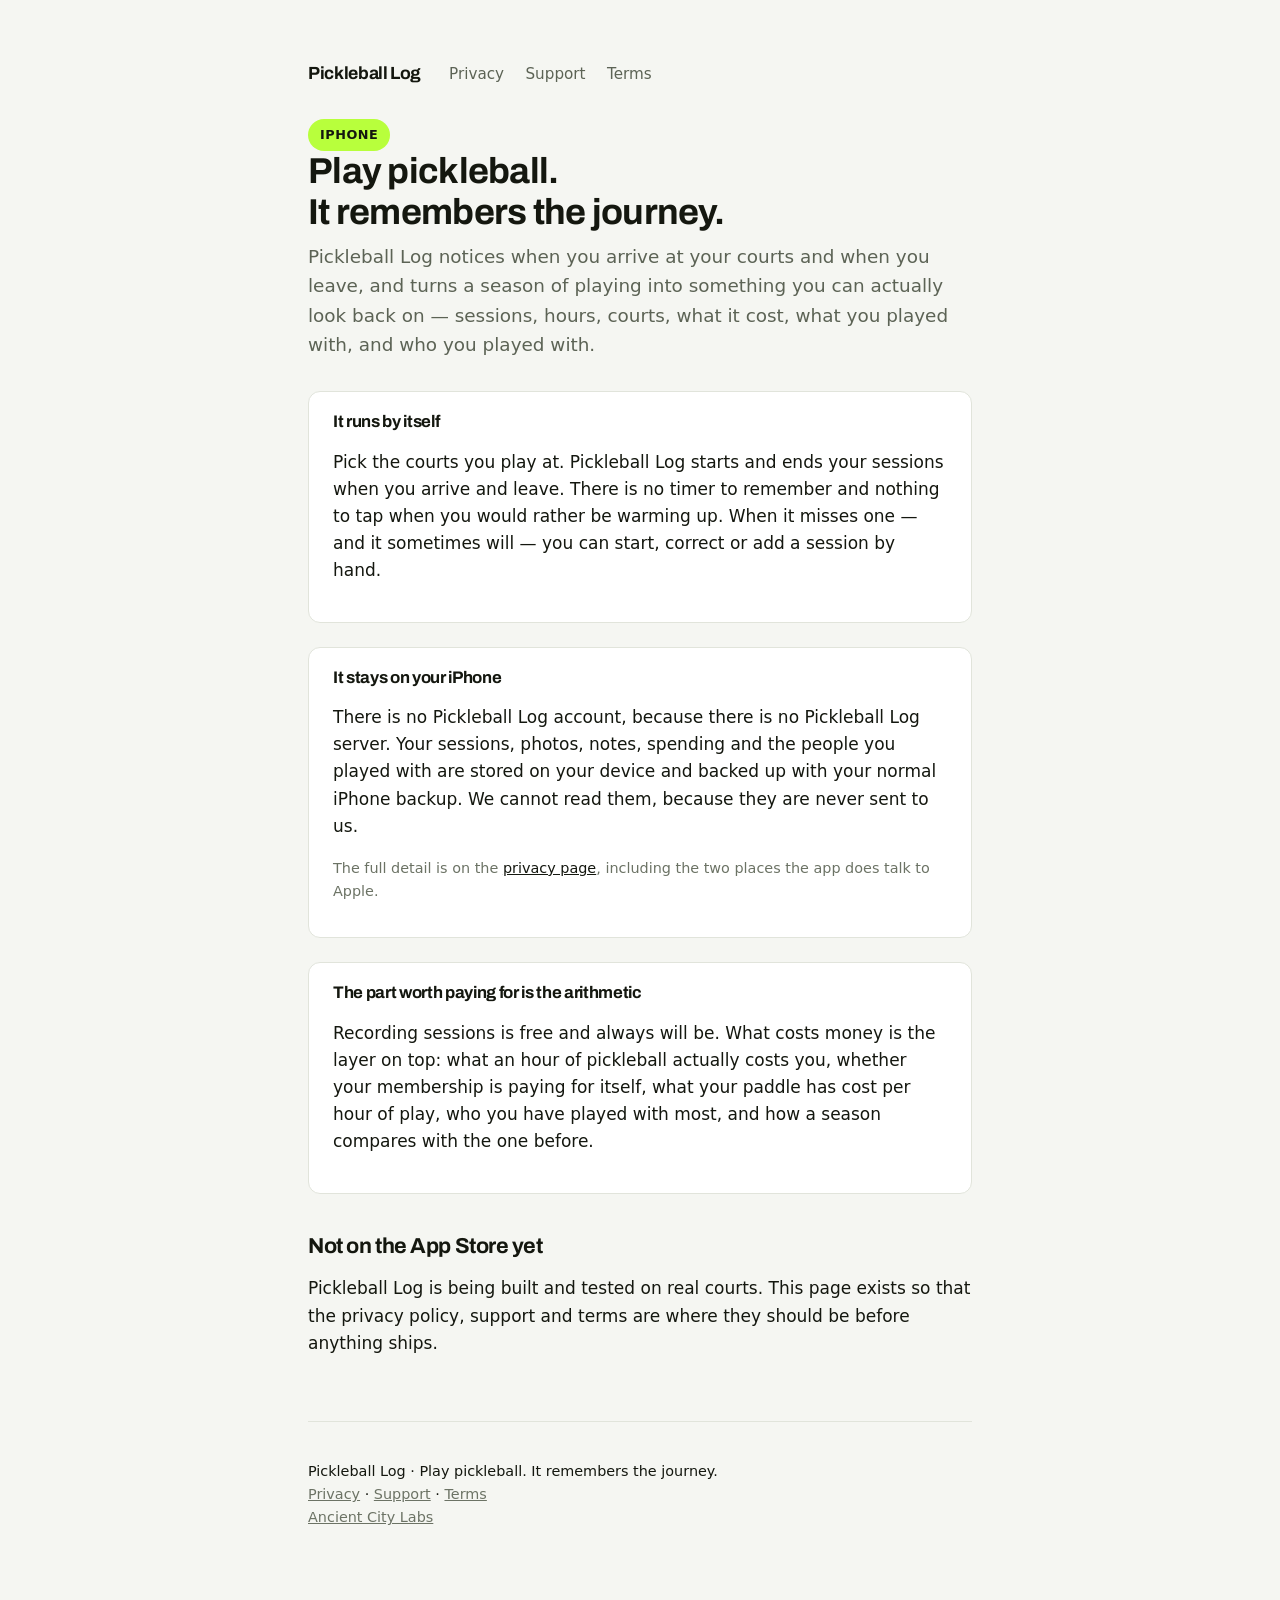
==== index.html @ 8db6ce70 "The pages the App Store requires, under the name that shipped Carried over from picklelog-site, with" ====
<!DOCTYPE html>
<html lang="en">
<head>
<meta charset="utf-8">
<meta name="viewport" content="width=device-width, initial-scale=1">
<link rel="preconnect" href="https://fonts.googleapis.com">
<link rel="preconnect" href="https://fonts.gstatic.com" crossorigin>
<link href="https://fonts.googleapis.com/css2?family=Archivo:wght@600;700&display=swap" rel="stylesheet">
<link rel="stylesheet" href="style.css">
<title>Pickleball Log — your pickleball history, kept for you</title>
<meta name="description" content="Pickleball Log records your pickleball sessions automatically and turns them into a personal history: sessions, hours, courts, spending, equipment, memories.">
</head>
<body>
<div class="wrap">
<header class="site">
  <a class="brand" href="index.html">Pickleball Log</a>
  <nav>
    <a href="privacy.html">Privacy</a>
    <a href="support.html">Support</a>
    <a href="terms.html">Terms</a>
  </nav>
</header>
<span class="pill">iPhone</span>
<h1>Play pickleball.<br>It remembers the journey.</h1>
<p class="lede">Pickleball Log notices when you arrive at your courts and when you
leave, and turns a season of playing into something you can actually look
back on — sessions, hours, courts, what it cost, what you played with, and who
you played with.</p>

<div class="card">
  <h3>It runs by itself</h3>
  <p>Pick the courts you play at. Pickleball Log starts and ends your sessions when
  you arrive and leave. There is no timer to remember and nothing to tap when
  you would rather be warming up. When it misses one — and it sometimes will —
  you can start, correct or add a session by hand.</p>
</div>

<div class="card">
  <h3>It stays on your iPhone</h3>
  <p>There is no Pickleball Log account, because there is no Pickleball Log server. Your
  sessions, photos, notes, spending and the people you played with are stored on
  your device and backed up with your normal iPhone backup. We cannot read them,
  because they are never sent to us.</p>
  <p class="muted">The full detail is on the <a href="privacy.html">privacy
  page</a>, including the two places the app does talk to Apple.</p>
</div>

<div class="card">
  <h3>The part worth paying for is the arithmetic</h3>
  <p>Recording sessions is free and always will be. What costs money is the
  layer on top: what an hour of pickleball actually costs you, whether your
  membership is paying for itself, what your paddle has cost per hour of play,
  who you have played with most, and how a season compares with the one
  before.</p>
</div>

<h2>Not on the App Store yet</h2>
<p>Pickleball Log is being built and tested on real courts. This page exists so that
the privacy policy, support and terms are where they should be before anything
ships.</p>
<footer class="site">
  <p>Pickleball Log &middot; Play pickleball. It remembers the journey.<br>
  <a href="privacy.html">Privacy</a> &middot;
  <a href="support.html">Support</a> &middot;
  <a href="terms.html">Terms</a><br>
  <a href="https://ancientcitylabs.github.io/">Ancient City Labs</a></p>
</footer>
</div>
</body>
</html>
---- style.css ----
/* The app's own tokens, so the site and the product look like one thing.
   The lime is a fill that carries dark ink — never text on a light ground,
   where it runs at 1.21:1. Same rule as app/lib/ui/theme.dart. */
:root {
  --bg: #F5F6F2;
  --sf: #FFFFFF;
  --s2: #EBEEE5;
  --bd: #E1E4DB;
  --tp: #14170F;
  --ts: #5C6355;
  --tt: #6C7365;
  --pr: #B8FF3C;
  --ink: #14170F;
}
@media (prefers-color-scheme: dark) {
  :root {
    --bg: #0E1108; --sf: #171B12; --s2: #20261A; --bd: #2E3626;
    --tp: #F2F4EE; --ts: #A8B09C; --tt: #767E6B;
  }
}

* { box-sizing: border-box; }
body {
  margin: 0;
  background: var(--bg);
  color: var(--tp);
  font: 400 17px/1.6 -apple-system, BlinkMacSystemFont, 'SF Pro Text',
        'Helvetica Neue', system-ui, sans-serif;
  -webkit-text-size-adjust: 100%;
}
.wrap { max-width: 44rem; margin: 0 auto; padding: 2.5rem 1.25rem 5rem; }

h1, h2, h3, .brand {
  font-family: Archivo, -apple-system, BlinkMacSystemFont, system-ui, sans-serif;
  font-weight: 700;
  letter-spacing: -0.02em;
  line-height: 1.15;
}
h1 { font-size: 2.25rem; margin: 0 0 .5rem; }
h2 { font-size: 1.35rem; margin: 2.5rem 0 .5rem; }
h3 { font-size: 1.05rem; margin: 1.75rem 0 .35rem; }
p, li { color: var(--tp); }
.lede { font-size: 1.15rem; color: var(--ts); margin: 0 0 2rem; }
.muted { color: var(--tt); font-size: .9rem; }

header.site {
  display: flex; align-items: baseline; gap: .75rem;
  padding: 1.25rem 0 2rem; flex-wrap: wrap;
}
.brand { font-size: 1.1rem; text-decoration: none; color: var(--tp); }
nav a {
  color: var(--ts); text-decoration: none; font-size: .95rem; margin-left: 1rem;
}
nav a:hover, a:hover { text-decoration: underline; }
a { color: var(--tp); }

.card {
  background: var(--sf);
  border: 1px solid var(--bd);
  border-radius: 12px;
  padding: 1.25rem 1.5rem;
  margin: 1.5rem 0;
}
.card h3:first-child { margin-top: 0; }

/* The one place the lime appears: a fill carrying dark ink. */
.pill {
  display: inline-block; background: var(--pr); color: var(--ink);
  font-weight: 600; font-size: .8rem; letter-spacing: .04em;
  padding: .35rem .75rem; border-radius: 999px; text-transform: uppercase;
}

table { border-collapse: collapse; width: 100%; margin: 1rem 0; font-size: .95rem; }
th, td { text-align: left; padding: .6rem .5rem; border-bottom: 1px solid var(--bd); vertical-align: top; }
th { color: var(--ts); font-weight: 600; }

footer.site {
  margin-top: 4rem; padding-top: 1.5rem; border-top: 1px solid var(--bd);
  color: var(--tt); font-size: .9rem;
}
footer.site a { color: var(--tt); }
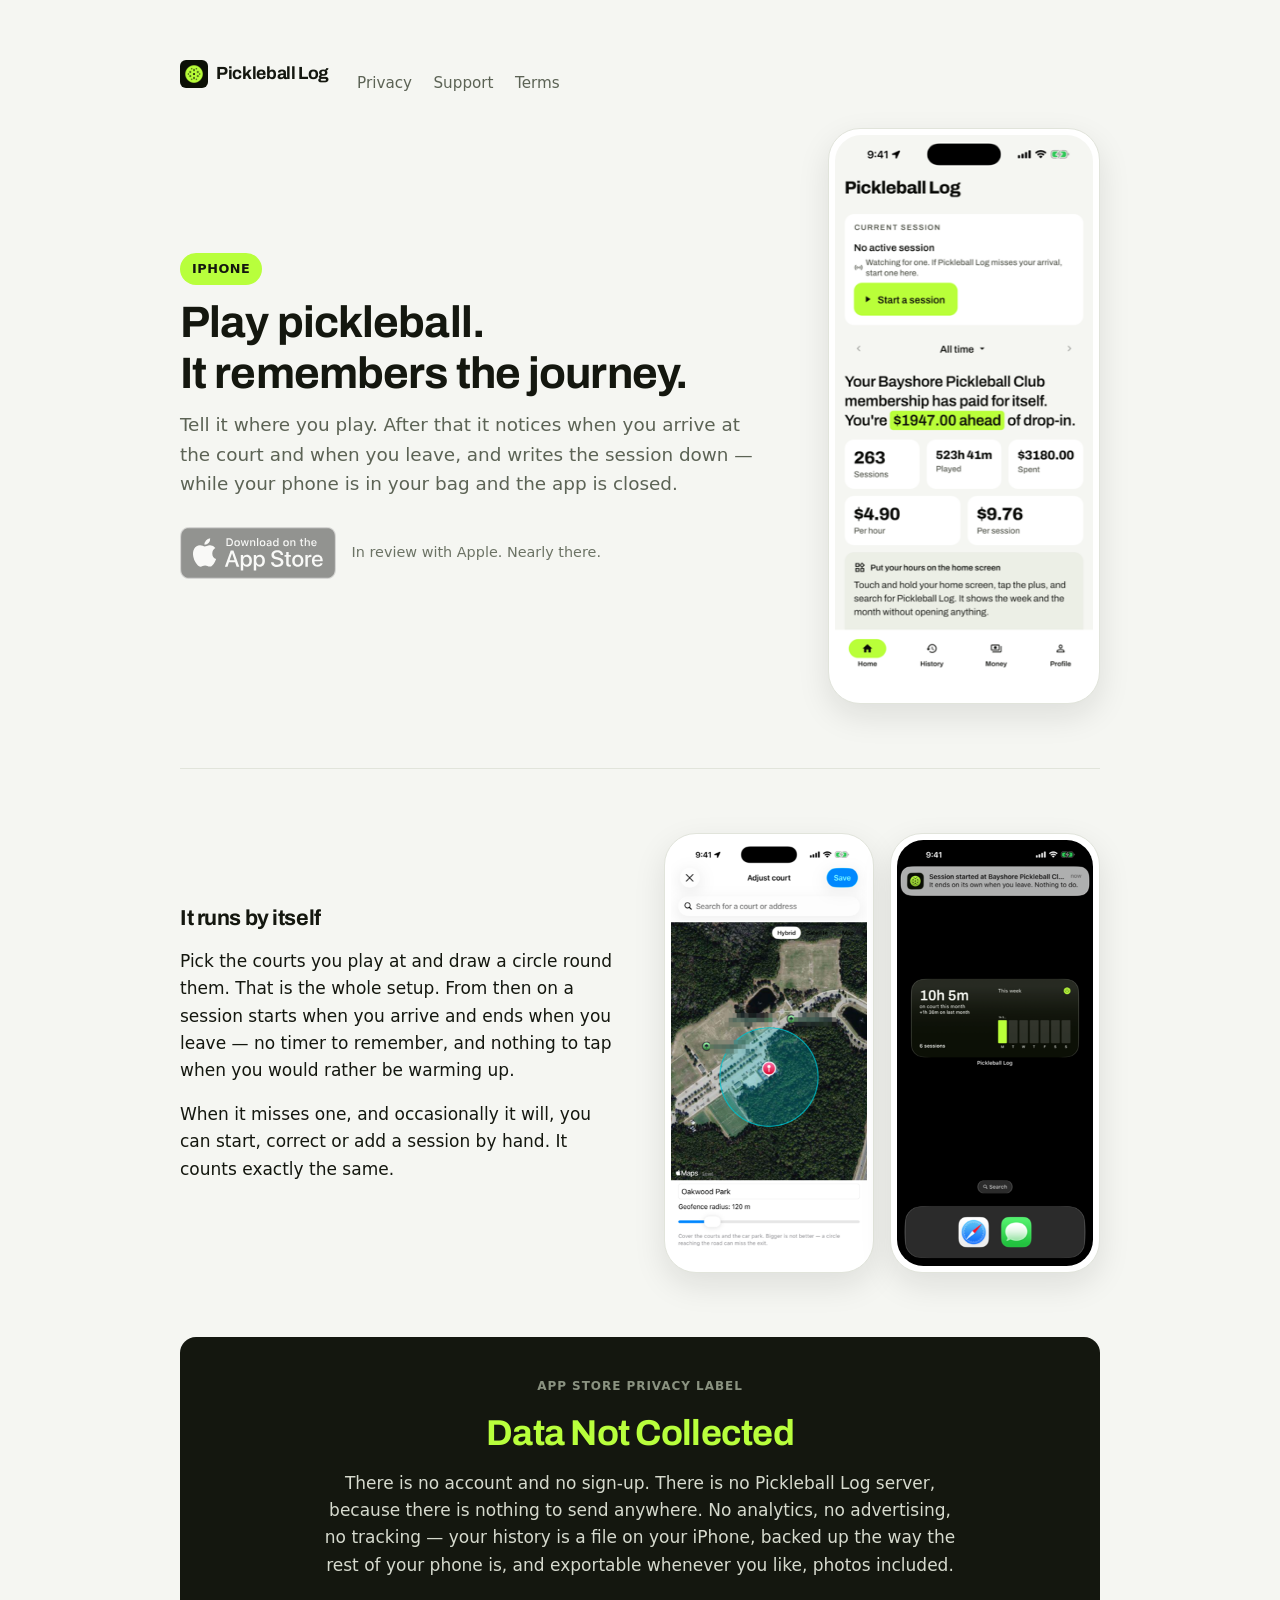
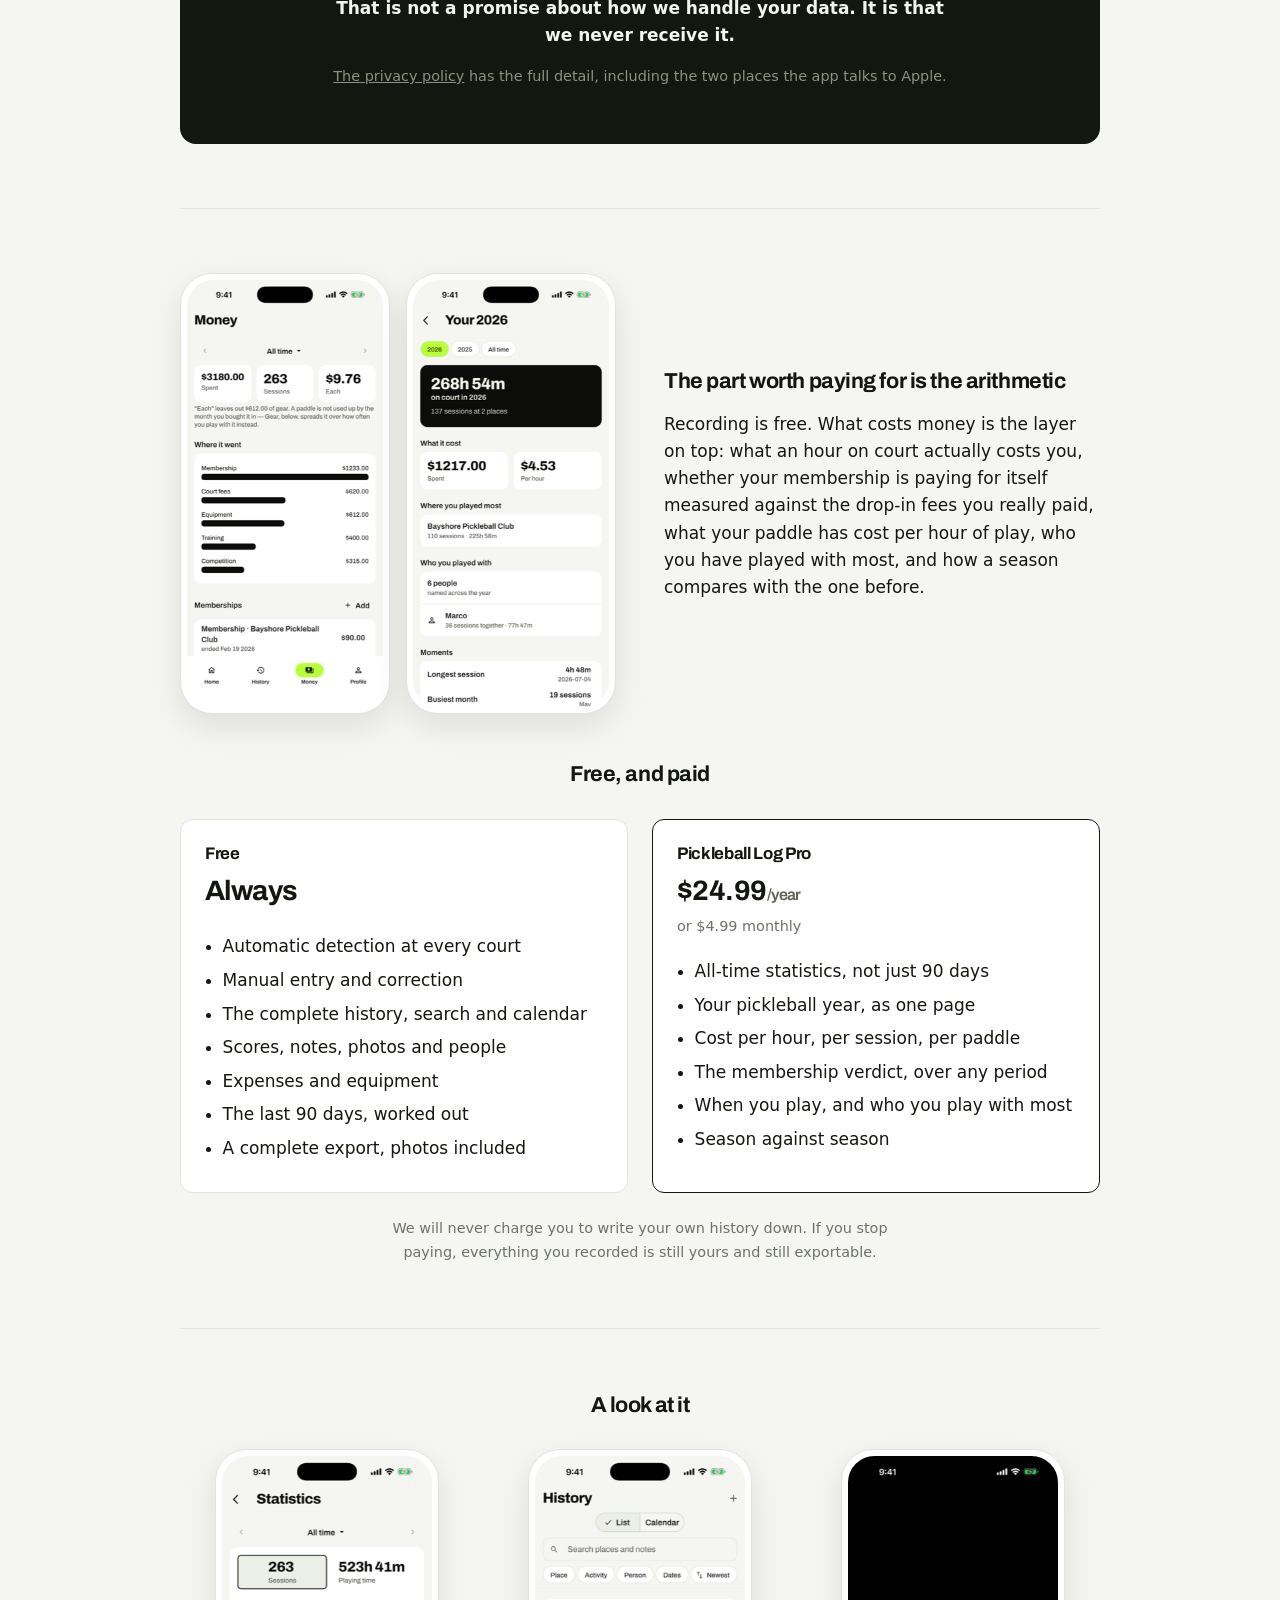
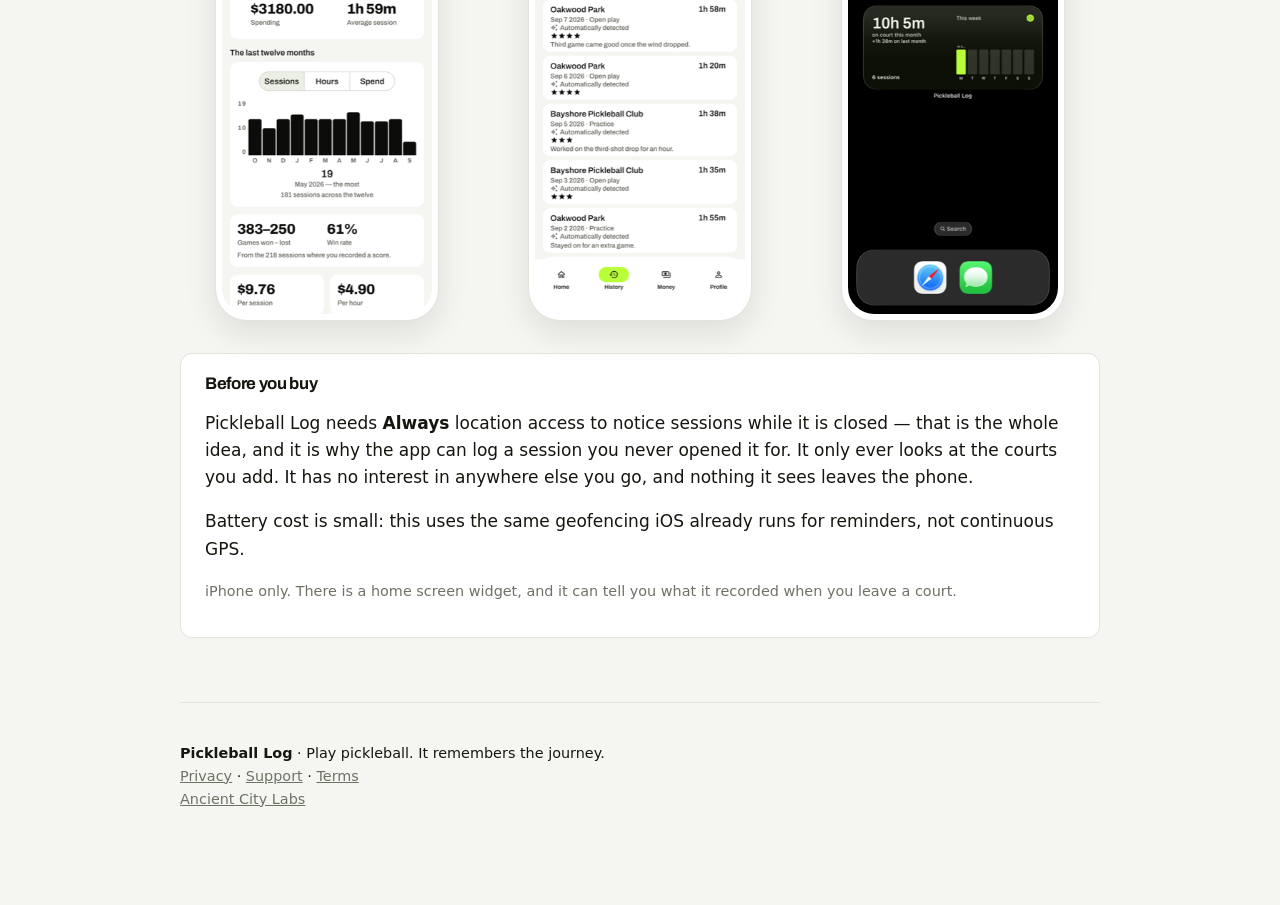
==== commit b0bd2515: "A page that shows the app, rather than only its small print The site existed to satisfy App Store Co" ====
--- a/index.html
+++ b/index.html
@@ -7,63 +7,189 @@
 <link rel="preconnect" href="https://fonts.gstatic.com" crossorigin>
 <link href="https://fonts.googleapis.com/css2?family=Archivo:wght@600;700&display=swap" rel="stylesheet">
 <link rel="stylesheet" href="style.css">
+<link rel="icon" href="img/icon.png">
+<link rel="apple-touch-icon" href="img/icon.png">
 <title>Pickleball Log — your pickleball history, kept for you</title>
-<meta name="description" content="Pickleball Log records your pickleball sessions automatically and turns them into a personal history: sessions, hours, courts, spending, equipment, memories.">
+<meta name="description" content="Pickleball Log records your pickleball sessions automatically and turns them into a personal history: sessions, hours, courts, spending, equipment, memories. Everything stays on your iPhone.">
+<meta property="og:title" content="Pickleball Log">
+<meta property="og:description" content="Arrive at your court and a session starts. Leave and it ends. Your hours, your courts and what it all costs — kept on your iPhone, and nowhere else.">
+<meta property="og:image" content="https://ancientcitylabs.app/pickleballlog/img/icon.png">
+<meta property="og:url" content="https://ancientcitylabs.app/pickleballlog/">
+<meta property="og:type" content="website">
+<meta name="twitter:card" content="summary">
 </head>
 <body>
-<div class="wrap">
+<div class="wrap home">
 <header class="site">
-  <a class="brand" href="index.html">Pickleball Log</a>
+  <a class="brand" href="index.html">
+    <img src="img/icon.png" alt="" class="brand-icon" width="28" height="28">
+    Pickleball Log
+  </a>
   <nav>
     <a href="privacy.html">Privacy</a>
     <a href="support.html">Support</a>
     <a href="terms.html">Terms</a>
   </nav>
 </header>
-<span class="pill">iPhone</span>
-<h1>Play pickleball.<br>It remembers the journey.</h1>
-<p class="lede">Pickleball Log notices when you arrive at your courts and when you
-leave, and turns a season of playing into something you can actually look
-back on — sessions, hours, courts, what it cost, what you played with, and who
-you played with.</p>
 
-<div class="card">
-  <h3>It runs by itself</h3>
-  <p>Pick the courts you play at. Pickleball Log starts and ends your sessions when
-  you arrive and leave. There is no timer to remember and nothing to tap when
-  you would rather be warming up. When it misses one — and it sometimes will —
-  you can start, correct or add a session by hand.</p>
+<section class="hero">
+  <div class="hero-copy">
+    <span class="pill">iPhone</span>
+    <h1>Play pickleball. <br>It remembers the journey.</h1>
+    <p class="lede">Tell it where you play. After that it notices when you arrive
+    at the court and when you leave, and writes the session down — while your
+    phone is in your bag and the app is closed.</p>
+
+    <!-- ================= LAUNCH SWITCH =================================
+         The app is in review, so its App Store URL 404s until Apple
+         approves it. While data-live="no" the badge renders greyed out
+         and unclickable, under a "coming soon" line.
+
+         WHEN APPLE APPROVES, two edits and no more:
+           1. data-live="no"  ->  data-live="yes"   (on the div below)
+           2. replace APPSTORE_ID in the href with the numeric Apple ID
+              from App Store Connect > App Information > Apple ID
+         ================================================================= -->
+    <div class="store" data-live="no">
+      <a class="badge" href="https://apps.apple.com/app/idAPPSTORE_ID">
+        <picture>
+          <source srcset="img/appstore-white.svg" media="(prefers-color-scheme: dark)">
+          <img src="img/appstore-black.svg" alt="Download on the App Store" width="180" height="60">
+        </picture>
+      </a>
+      <p class="store-note">In review with Apple. Nearly there.</p>
+    </div>
+  </div>
+
+  <div class="hero-shot">
+    <div class="phone">
+      <img src="img/01-home.png" alt="The Pickleball Log home screen, showing this week's sessions and hours."
+           width="640" height="1391">
+    </div>
+  </div>
+</section>
+
+<hr class="rule">
+
+<section class="feature">
+  <div class="feature-copy">
+    <h2>It runs by itself</h2>
+    <p>Pick the courts you play at and draw a circle round them. That is the
+    whole setup. From then on a session starts when you arrive and ends when you
+    leave — no timer to remember, and nothing to tap when you would rather be
+    warming up.</p>
+    <p>When it misses one, and occasionally it will, you can start, correct or
+    add a session by hand. It counts exactly the same.</p>
+  </div>
+  <div class="feature-shots">
+    <div class="phone sm">
+      <img src="img/09-court-map.png" alt="Setting a court: a map with a circle drawn around the courts and the car park."
+           width="640" height="1391" loading="lazy">
+    </div>
+    <div class="phone sm">
+      <img src="img/10-notice-arrival.png" alt="A notification on the lock screen saying a session has started."
+           width="640" height="1391" loading="lazy">
+    </div>
+  </div>
+</section>
+
+<section class="claim">
+  <p class="claim-kicker">App Store privacy label</p>
+  <h2>Data Not Collected</h2>
+  <p>There is no account and no sign-up. There is no Pickleball Log server,
+  because there is nothing to send anywhere. No analytics, no advertising, no
+  tracking — your history is a file on your iPhone, backed up the way the rest
+  of your phone is, and exportable whenever you like, photos included.</p>
+  <p class="claim-punch">That is not a promise about how we handle your data.
+  It is that we never receive it.</p>
+  <p class="muted"><a href="privacy.html">The privacy policy</a> has the full
+  detail, including the two places the app talks to Apple.</p>
+</section>
+
+<hr class="rule">
+
+<section class="feature reverse">
+  <div class="feature-copy">
+    <h2>The part worth paying for is the arithmetic</h2>
+    <p>Recording is free. What costs money is the layer on top: what an hour on
+    court actually costs you, whether your membership is paying for itself
+    measured against the drop-in fees you really paid, what your paddle has cost
+    per hour of play, who you have played with most, and how a season compares
+    with the one before.</p>
+  </div>
+  <div class="feature-shots">
+    <div class="phone sm">
+      <img src="img/03-money.png" alt="The Money tab, showing cost per hour and a membership verdict."
+           width="640" height="1391" loading="lazy">
+    </div>
+    <div class="phone sm">
+      <img src="img/08-year.png" alt="Your Pickleball Year, a single page summarising the season."
+           width="640" height="1391" loading="lazy">
+    </div>
+  </div>
+</section>
+
+<h2 class="center">Free, and paid</h2>
+<div class="tiers">
+  <div class="tier">
+    <h3>Free</h3>
+    <p class="tier-price">Always</p>
+    <ul>
+      <li>Automatic detection at every court</li>
+      <li>Manual entry and correction</li>
+      <li>The complete history, search and calendar</li>
+      <li>Scores, notes, photos and people</li>
+      <li>Expenses and equipment</li>
+      <li>The last 90 days, worked out</li>
+      <li>A complete export, photos included</li>
+    </ul>
+  </div>
+  <div class="tier paid">
+    <h3>Pickleball Log Pro</h3>
+    <p class="tier-price">$24.99<span>/year</span></p>
+    <p class="tier-alt">or $4.99 monthly</p>
+    <ul>
+      <li>All-time statistics, not just 90 days</li>
+      <li>Your pickleball year, as one page</li>
+      <li>Cost per hour, per session, per paddle</li>
+      <li>The membership verdict, over any period</li>
+      <li>When you play, and who you play with most</li>
+      <li>Season against season</li>
+    </ul>
+  </div>
+</div>
+<p class="center muted">We will never charge you to write your own history
+down. If you stop paying, everything you recorded is still yours and still
+exportable.</p>
+
+<hr class="rule">
+
+<h2 class="center">A look at it</h2>
+<div class="gallery">
+  <div class="phone sm"><img src="img/02-statistics.png" alt="The statistics screen." width="640" height="1391" loading="lazy"></div>
+  <div class="phone sm"><img src="img/04-history.png" alt="History, as a searchable list of sessions." width="640" height="1391" loading="lazy"></div>
+  <div class="phone sm"><img src="img/12-widget.png" alt="The home screen widget showing this week's hours." width="640" height="1391" loading="lazy"></div>
 </div>
 
 <div class="card">
-  <h3>It stays on your iPhone</h3>
-  <p>There is no Pickleball Log account, because there is no Pickleball Log server. Your
-  sessions, photos, notes, spending and the people you played with are stored on
-  your device and backed up with your normal iPhone backup. We cannot read them,
-  because they are never sent to us.</p>
-  <p class="muted">The full detail is on the <a href="privacy.html">privacy
-  page</a>, including the two places the app does talk to Apple.</p>
+  <h3>Before you buy</h3>
+  <p>Pickleball Log needs <strong>Always</strong> location access to notice
+  sessions while it is closed — that is the whole idea, and it is why the app can
+  log a session you never opened it for. It only ever looks at the courts you
+  add. It has no interest in anywhere else you go, and nothing it sees leaves the
+  phone.</p>
+  <p>Battery cost is small: this uses the same geofencing iOS already runs for
+  reminders, not continuous GPS.</p>
+  <p class="muted">iPhone only. There is a home screen widget, and it can tell
+  you what it recorded when you leave a court.</p>
 </div>
 
-<div class="card">
-  <h3>The part worth paying for is the arithmetic</h3>
-  <p>Recording sessions is free and always will be. What costs money is the
-  layer on top: what an hour of pickleball actually costs you, whether your
-  membership is paying for itself, what your paddle has cost per hour of play,
-  who you have played with most, and how a season compares with the one
-  before.</p>
-</div>
-
-<h2>Not on the App Store yet</h2>
-<p>Pickleball Log is being built and tested on real courts. This page exists so that
-the privacy policy, support and terms are where they should be before anything
-ships.</p>
 <footer class="site">
-  <p>Pickleball Log &middot; Play pickleball. It remembers the journey.<br>
+  <p><strong>Pickleball Log</strong> &middot; Play pickleball. It remembers the journey.<br>
   <a href="privacy.html">Privacy</a> &middot;
   <a href="support.html">Support</a> &middot;
   <a href="terms.html">Terms</a><br>
-  <a href="https://ancientcitylabs.github.io/">Ancient City Labs</a></p>
+  <a href="https://ancientcitylabs.app/">Ancient City Labs</a></p>
 </footer>
 </div>
 </body>
--- a/style.css
+++ b/style.css
@@ -11,6 +11,13 @@
   --tt: #6C7365;
   --pr: #B8FF3C;
   --ink: #14170F;
+
+  /* Fixed, theme-independent. The inverted panel is always near-black olive,
+     because that is the only surface the lime may be used as ink on. */
+  --inv-bg: #14170F;
+  --inv-tp: #F2F4EE;
+  --inv-ts: #D6DACE;
+  --inv-tt: #8A9280;
 }
 @media (prefers-color-scheme: dark) {
   :root {
@@ -79,3 +86,146 @@
   color: var(--tt); font-size: .9rem;
 }
 footer.site a { color: var(--tt); }
+
+/* ===================================================================
+   Landing page. Everything above is shared with privacy/terms/support;
+   everything below is the marketing layout and is only used by index.
+   =================================================================== */
+
+/* The landing page runs wider than the prose pages, which keep the 44rem
+   measure set above — 60rem of legal text is a wall. */
+.wrap.home { max-width: 60rem; }
+.center { text-align: center; }
+p.center { max-width: 34rem; margin-left: auto; margin-right: auto; }
+
+.rule {
+  border: 0; border-top: 1px solid var(--bd);
+  margin: 4rem 0;
+}
+
+.brand { display: inline-flex; align-items: center; gap: .5rem; }
+.brand-icon { border-radius: 6px; vertical-align: middle; }
+
+/* --- The phone frame -------------------------------------------------
+   Drawn here rather than baked into the images, so the screenshots stay
+   the honest ones tool/screenshots.sh takes off a simulator. */
+.phone {
+  border: 1px solid var(--bd);
+  border-radius: 2rem;
+  padding: 6px;
+  background: var(--sf);
+  box-shadow: 0 12px 32px rgba(20, 23, 15, .10);
+  max-width: 20rem;
+  margin: 0 auto;
+}
+.phone img {
+  display: block; width: 100%; height: auto;
+  border-radius: 1.65rem;
+}
+.phone.sm { max-width: 14rem; }
+.hero-shot .phone { max-width: 17rem; }
+@media (prefers-color-scheme: dark) {
+  .phone { box-shadow: 0 12px 32px rgba(0, 0, 0, .45); }
+}
+
+/* --- Hero ------------------------------------------------------------ */
+.hero {
+  display: grid;
+  grid-template-columns: 1fr 17rem;
+  gap: 3.5rem; align-items: center;
+  margin: 0 0 3rem;
+}
+.hero > *, .feature > * { min-width: 0; }
+.hero h1 { font-size: 2.75rem; margin: .75rem 0 .75rem; }
+.hero .lede { margin-bottom: 1.75rem; }
+
+/* --- The App Store badge --------------------------------------------
+   Apple's own artwork, unmodified, from their Media Services endpoint.
+   It may not be recoloured or redrawn, so the "not yet" state greys the
+   whole badge out rather than restyling it. */
+.store { display: flex; align-items: center; gap: 1rem; flex-wrap: wrap; }
+.badge { display: inline-block; line-height: 0; }
+.badge img { height: 3.25rem; width: auto; }
+.store-note { margin: 0; color: var(--tt); font-size: .9rem; }
+
+.store[data-live="no"] .badge {
+  pointer-events: none;
+  filter: grayscale(1);
+  opacity: .4;
+}
+.store[data-live="yes"] .store-note { display: none; }
+.store[data-live="yes"] .badge:hover { opacity: .8; }
+
+/* --- Alternating feature rows ---------------------------------------- */
+.feature {
+  display: grid;
+  grid-template-columns: 1fr 1fr;
+  gap: 3rem; align-items: center;
+  margin: 3rem 0;
+}
+.feature h2 { margin-top: 0; }
+.feature-shots { display: flex; gap: 1rem; justify-content: center; }
+.feature.reverse .feature-copy { order: 2; }
+
+/* --- The privacy claim ----------------------------------------------
+   The one panel that inverts. The lime is allowed as ink here and only
+   here, because near-black olive is the surface it passes contrast on. */
+.claim {
+  background: var(--inv-bg);
+  border-radius: 16px;
+  padding: 2.5rem;
+  margin: 4rem 0;
+  text-align: center;
+}
+.claim h2 {
+  color: var(--pr);
+  font-size: 2.25rem;
+  margin: .25rem 0 1rem;
+}
+.claim p { color: var(--inv-ts); max-width: 40rem; margin: 0 auto 1rem; }
+.claim-kicker {
+  text-transform: uppercase; letter-spacing: .08em;
+  font-size: .75rem; font-weight: 600;
+  color: var(--inv-tt) !important;
+}
+.claim-punch { font-weight: 600; color: var(--inv-tp) !important; }
+.claim .muted, .claim .muted a { color: var(--inv-tt) !important; }
+
+/* --- Tiers ------------------------------------------------------------ */
+.tiers {
+  display: grid; grid-template-columns: 1fr 1fr;
+  gap: 1.5rem; margin: 2rem 0 1.5rem;
+}
+.tier {
+  background: var(--sf); border: 1px solid var(--bd);
+  border-radius: 12px; padding: 1.5rem;
+}
+.tier.paid { border-color: var(--tp); }
+.tier h3 { margin-top: 0; }
+.tier-price { font-family: Archivo, system-ui, sans-serif; font-weight: 700;
+  font-size: 1.75rem; margin: .25rem 0 0; letter-spacing: -.02em; }
+.tier-price span { font-size: 1rem; font-weight: 600; color: var(--ts); }
+.tier-alt { margin: .1rem 0 0; color: var(--tt); font-size: .9rem; }
+.tier ul { margin: 1.25rem 0 0; padding-left: 1.1rem; }
+.tier li { margin-bottom: .4rem; }
+
+/* --- Gallery ---------------------------------------------------------- */
+.gallery {
+  display: flex; gap: 1.25rem; justify-content: center;
+  flex-wrap: wrap; margin: 2rem 0;
+}
+
+/* --- Narrow screens --------------------------------------------------- */
+@media (max-width: 44rem) {
+  .hero, .feature, .tiers { grid-template-columns: 1fr; gap: 2rem; }
+  .hero h1 { font-size: 2.1rem; }
+  /* The headline's line break is a nicety on a wide screen and an overflow on
+     a narrow one — "It remembers the journey." cannot fit on one line at 390px. */
+  .hero h1 br { display: none; }
+  .feature.reverse .feature-copy { order: 0; }
+  .claim { padding: 2rem 1.25rem; }
+  .claim h2 { font-size: 1.8rem; }
+  .store { justify-content: flex-start; }
+  .phone.sm { max-width: 11rem; }
+  .rule { margin: 3rem 0; }
+}
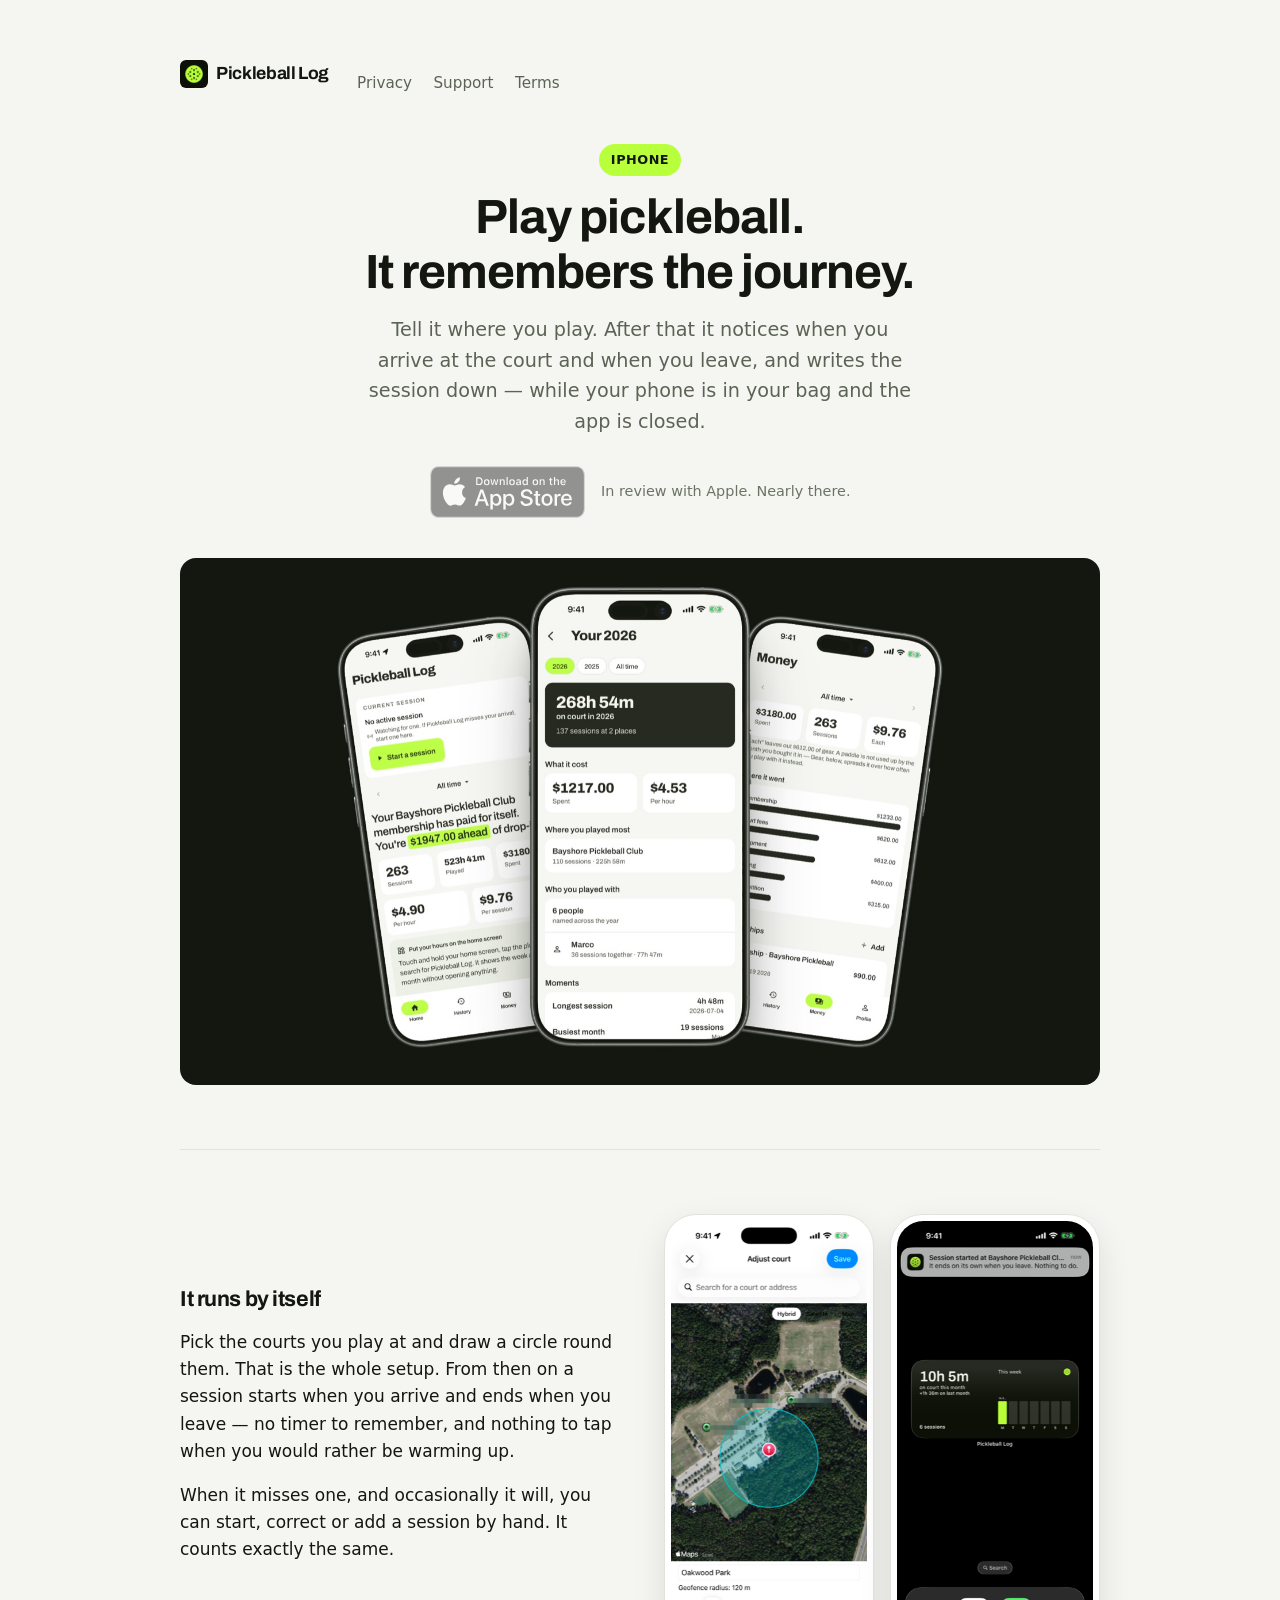
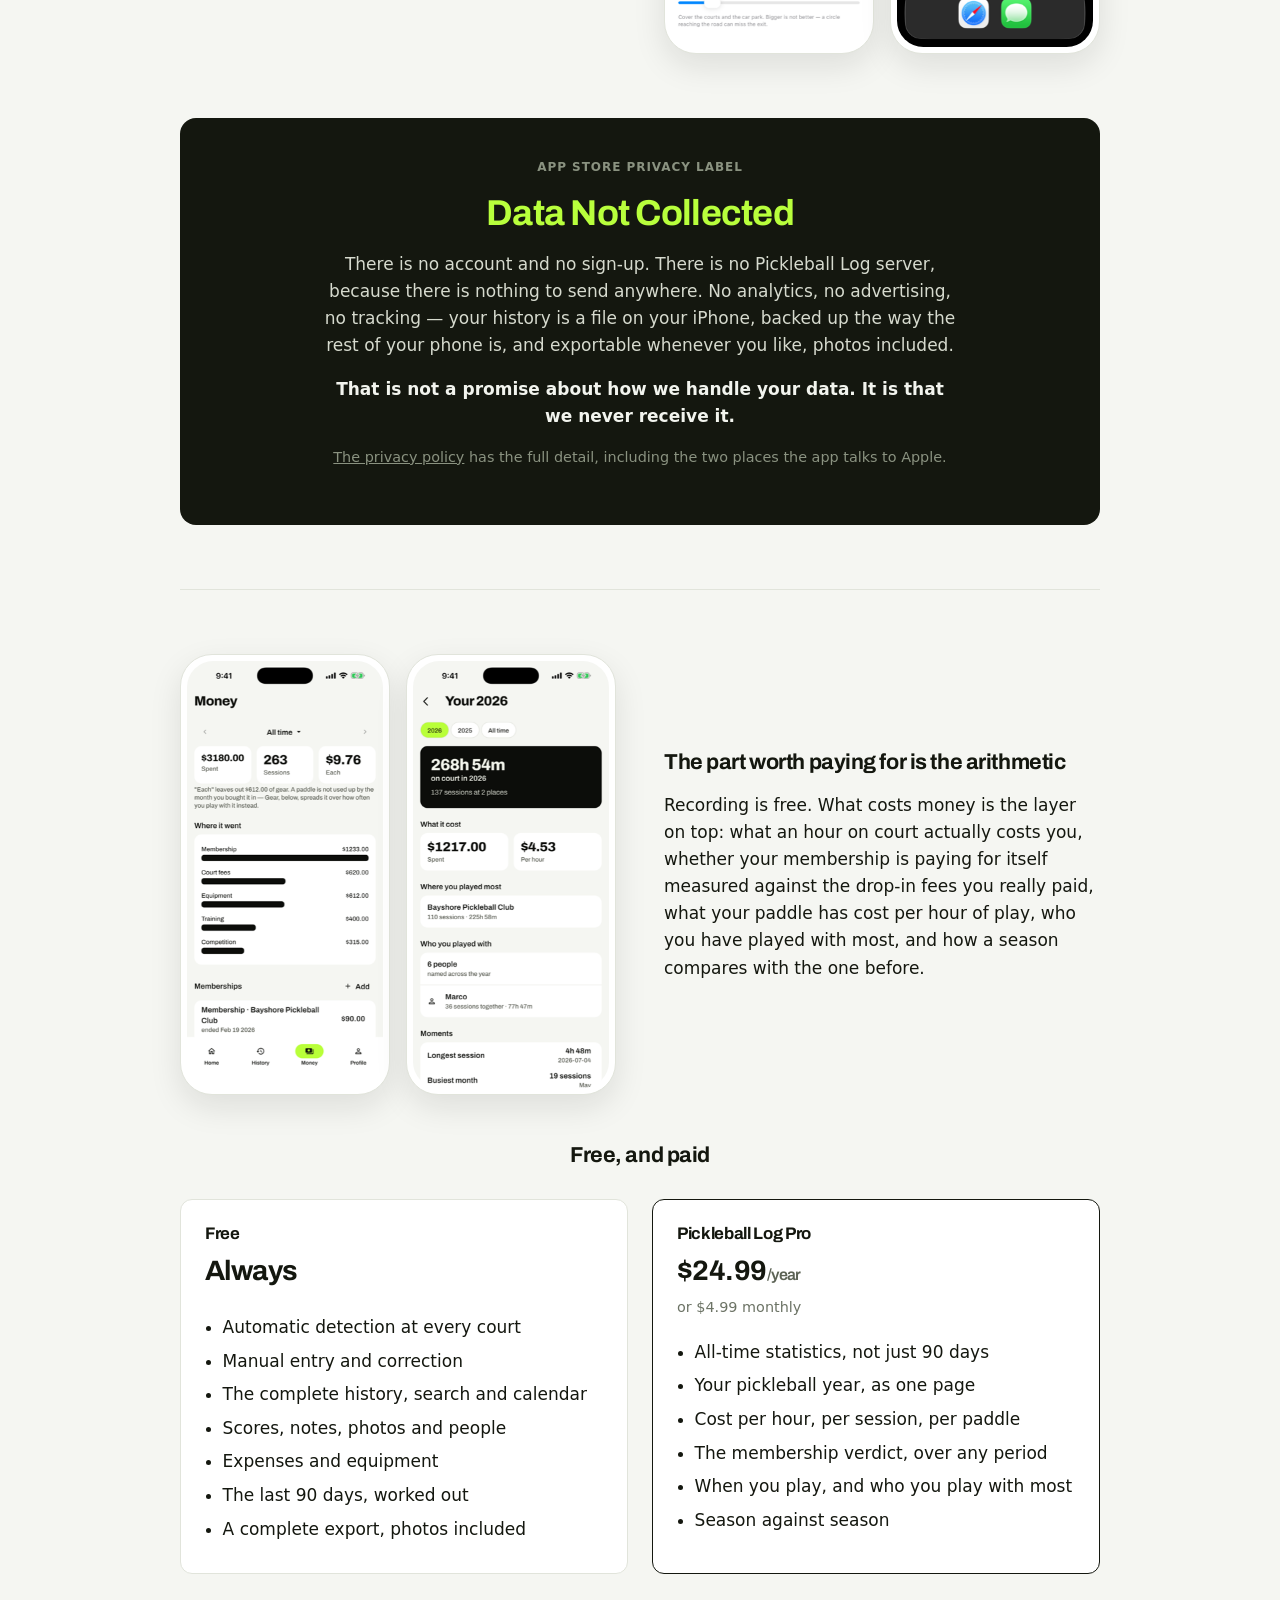
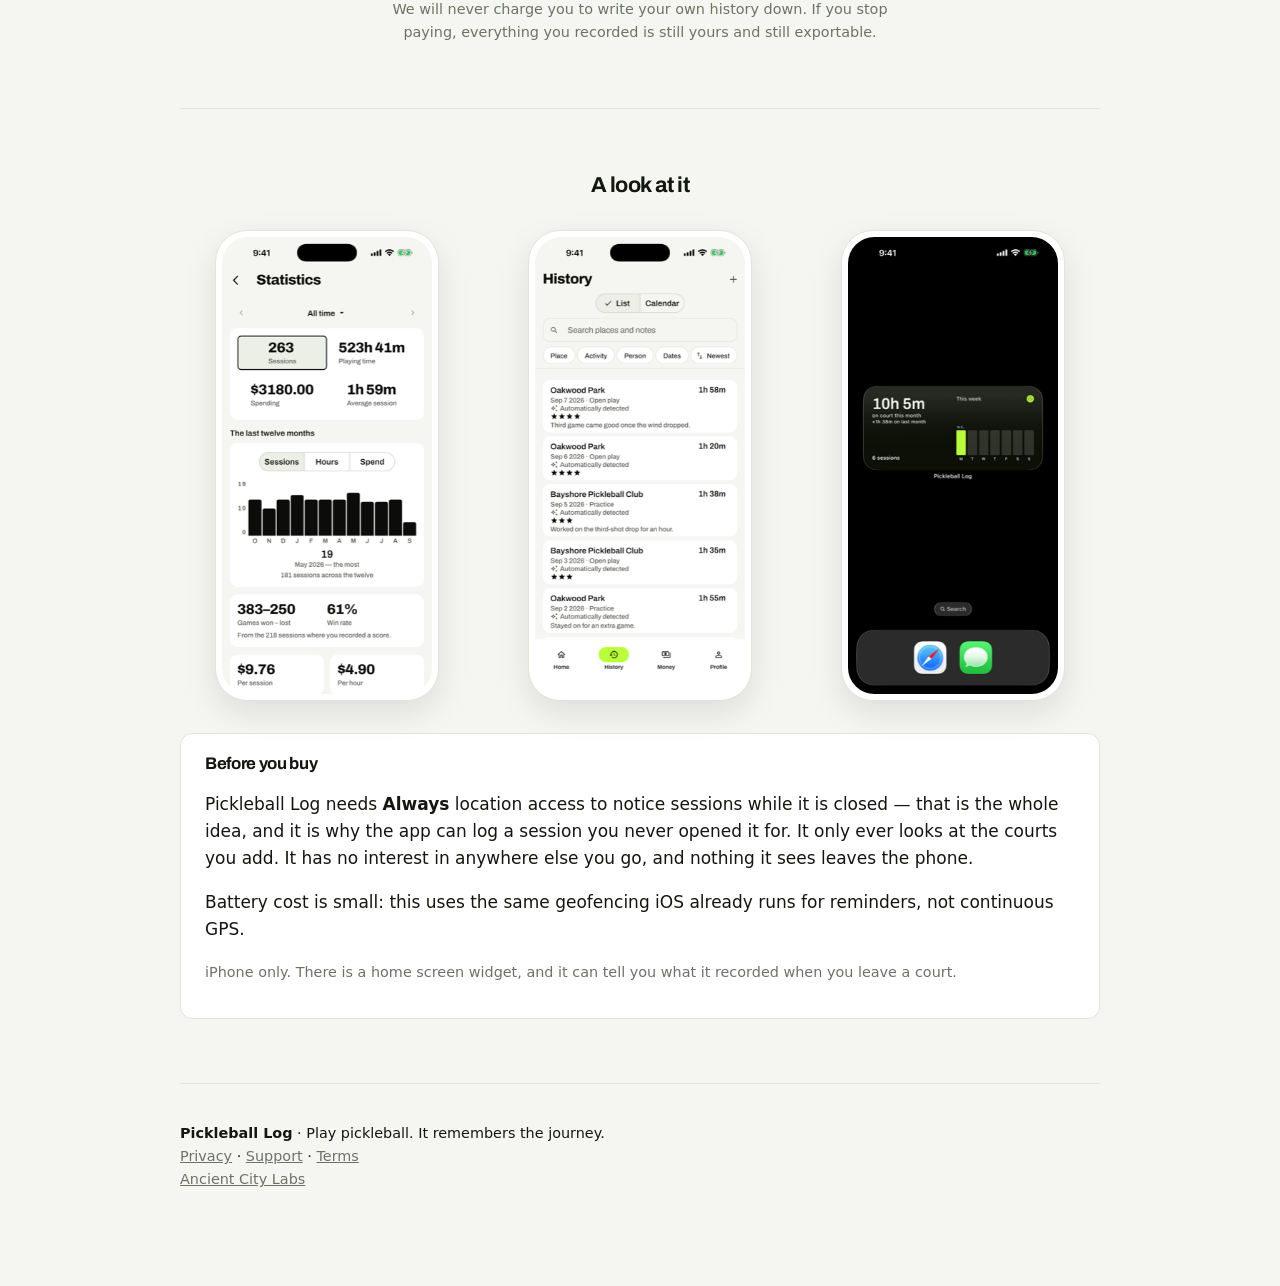
==== commit 1dac88d2: "The hero shows three screens instead of one A single phone beside the headline showed one screen; th" ====
--- a/index.html
+++ b/index.html
@@ -13,10 +13,12 @@
 <meta name="description" content="Pickleball Log records your pickleball sessions automatically and turns them into a personal history: sessions, hours, courts, spending, equipment, memories. Everything stays on your iPhone.">
 <meta property="og:title" content="Pickleball Log">
 <meta property="og:description" content="Arrive at your court and a session starts. Leave and it ends. Your hours, your courts and what it all costs — kept on your iPhone, and nowhere else.">
-<meta property="og:image" content="https://ancientcitylabs.app/pickleballlog/img/icon.png">
+<meta property="og:image" content="https://ancientcitylabs.app/pickleballlog/img/og.jpg">
+<meta property="og:image:width" content="1200">
+<meta property="og:image:height" content="630">
 <meta property="og:url" content="https://ancientcitylabs.app/pickleballlog/">
 <meta property="og:type" content="website">
-<meta name="twitter:card" content="summary">
+<meta name="twitter:card" content="summary_large_image">
 </head>
 <body>
 <div class="wrap home">
@@ -33,7 +35,6 @@
 </header>
 
 <section class="hero">
-  <div class="hero-copy">
     <span class="pill">iPhone</span>
     <h1>Play pickleball. <br>It remembers the journey.</h1>
     <p class="lede">Tell it where you play. After that it notices when you arrive
@@ -45,13 +46,13 @@
          approves it. While data-live="no" the badge renders greyed out
          and unclickable, under a "coming soon" line.
 
-         WHEN APPLE APPROVES, two edits and no more:
-           1. data-live="no"  ->  data-live="yes"   (on the div below)
-           2. replace APPSTORE_ID in the href with the numeric Apple ID
-              from App Store Connect > App Information > Apple ID
+         WHEN APPLE APPROVES, one edit and no more:
+           data-live="no"  ->  data-live="yes"   (on the div below)
+         The Apple ID (6809836115) is already in the href below, so the
+         switch is the only edit: it is live the moment Apple approves.
          ================================================================= -->
     <div class="store" data-live="no">
-      <a class="badge" href="https://apps.apple.com/app/idAPPSTORE_ID">
+      <a class="badge" href="https://apps.apple.com/app/id6809836115">
         <picture>
           <source srcset="img/appstore-white.svg" media="(prefers-color-scheme: dark)">
           <img src="img/appstore-black.svg" alt="Download on the App Store" width="180" height="60">
@@ -59,15 +60,12 @@
       </a>
       <p class="store-note">In review with Apple. Nearly there.</p>
     </div>
-  </div>
+</section>
 
-  <div class="hero-shot">
-    <div class="phone">
-      <img src="img/01-home.png" alt="The Pickleball Log home screen, showing this week's sessions and hours."
-           width="640" height="1391">
-    </div>
-  </div>
-</section>
+<div class="hero-band">
+  <img src="img/hero-3up.jpg" width="1600" height="916"
+       alt="Three iPhones showing Pickleball Log: the home screen with a membership verdict, Your 2026, and the Money tab.">
+</div>
 
 <hr class="rule">
 
--- a/style.css
+++ b/style.css
@@ -123,27 +123,35 @@
   border-radius: 1.65rem;
 }
 .phone.sm { max-width: 14rem; }
-.hero-shot .phone { max-width: 17rem; }
 @media (prefers-color-scheme: dark) {
   .phone { box-shadow: 0 12px 32px rgba(0, 0, 0, .45); }
 }
 
 /* --- Hero ------------------------------------------------------------ */
-.hero {
-  display: grid;
-  grid-template-columns: 1fr 17rem;
-  gap: 3.5rem; align-items: center;
-  margin: 0 0 3rem;
-}
+.hero { text-align: center; margin: 1rem 0 2.5rem; }
 .hero > *, .feature > * { min-width: 0; }
-.hero h1 { font-size: 2.75rem; margin: .75rem 0 .75rem; }
-.hero .lede { margin-bottom: 1.75rem; }
+.hero h1 { font-size: 3rem; margin: .9rem 0 .9rem; }
+.hero .lede {
+  margin: 0 auto 1.75rem; max-width: 34rem;
+  font-size: 1.2rem;
+}
+
+/* The three-phone shot. Its ground is exactly --inv-bg, so the image needs no
+   panel behind it — it is its own panel. Regenerate with design/hero-olive.swift
+   if the source mockup changes; a pure-black ground would not sit with the
+   privacy panel below it. */
+.hero-band { margin: 0 0 1rem; }
+.hero-band img {
+  display: block; width: 100%; height: auto;
+  border-radius: 16px;
+}
 
 /* --- The App Store badge --------------------------------------------
    Apple's own artwork, unmodified, from their Media Services endpoint.
    It may not be recoloured or redrawn, so the "not yet" state greys the
    whole badge out rather than restyling it. */
-.store { display: flex; align-items: center; gap: 1rem; flex-wrap: wrap; }
+.store { display: flex; align-items: center; justify-content: center;
+         gap: 1rem; flex-wrap: wrap; }
 .badge { display: inline-block; line-height: 0; }
 .badge img { height: 3.25rem; width: auto; }
 .store-note { margin: 0; color: var(--tt); font-size: .9rem; }
@@ -217,15 +225,15 @@
 
 /* --- Narrow screens --------------------------------------------------- */
 @media (max-width: 44rem) {
-  .hero, .feature, .tiers { grid-template-columns: 1fr; gap: 2rem; }
+  .feature, .tiers { grid-template-columns: 1fr; gap: 2rem; }
   .hero h1 { font-size: 2.1rem; }
+  .hero .lede { font-size: 1.05rem; }
   /* The headline's line break is a nicety on a wide screen and an overflow on
      a narrow one — "It remembers the journey." cannot fit on one line at 390px. */
   .hero h1 br { display: none; }
   .feature.reverse .feature-copy { order: 0; }
   .claim { padding: 2rem 1.25rem; }
   .claim h2 { font-size: 1.8rem; }
-  .store { justify-content: flex-start; }
   .phone.sm { max-width: 11rem; }
   .rule { margin: 3rem 0; }
 }
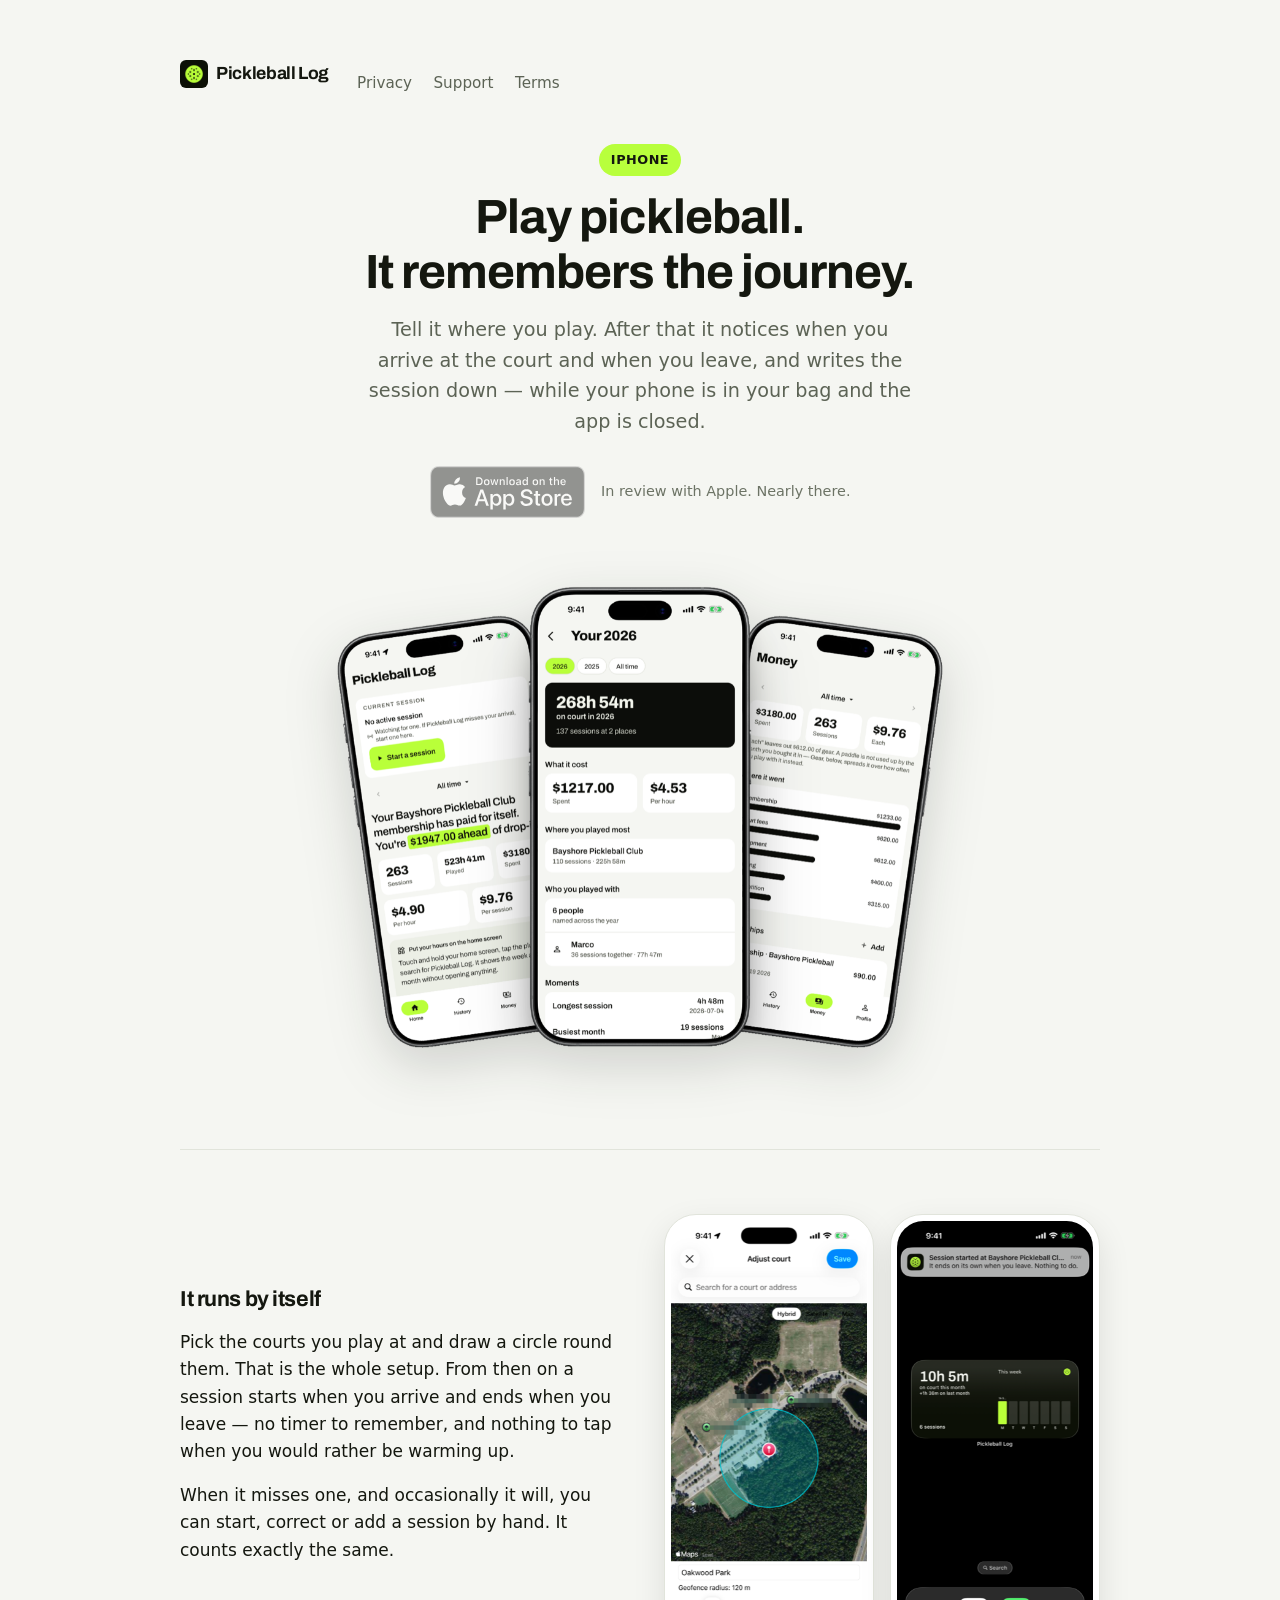
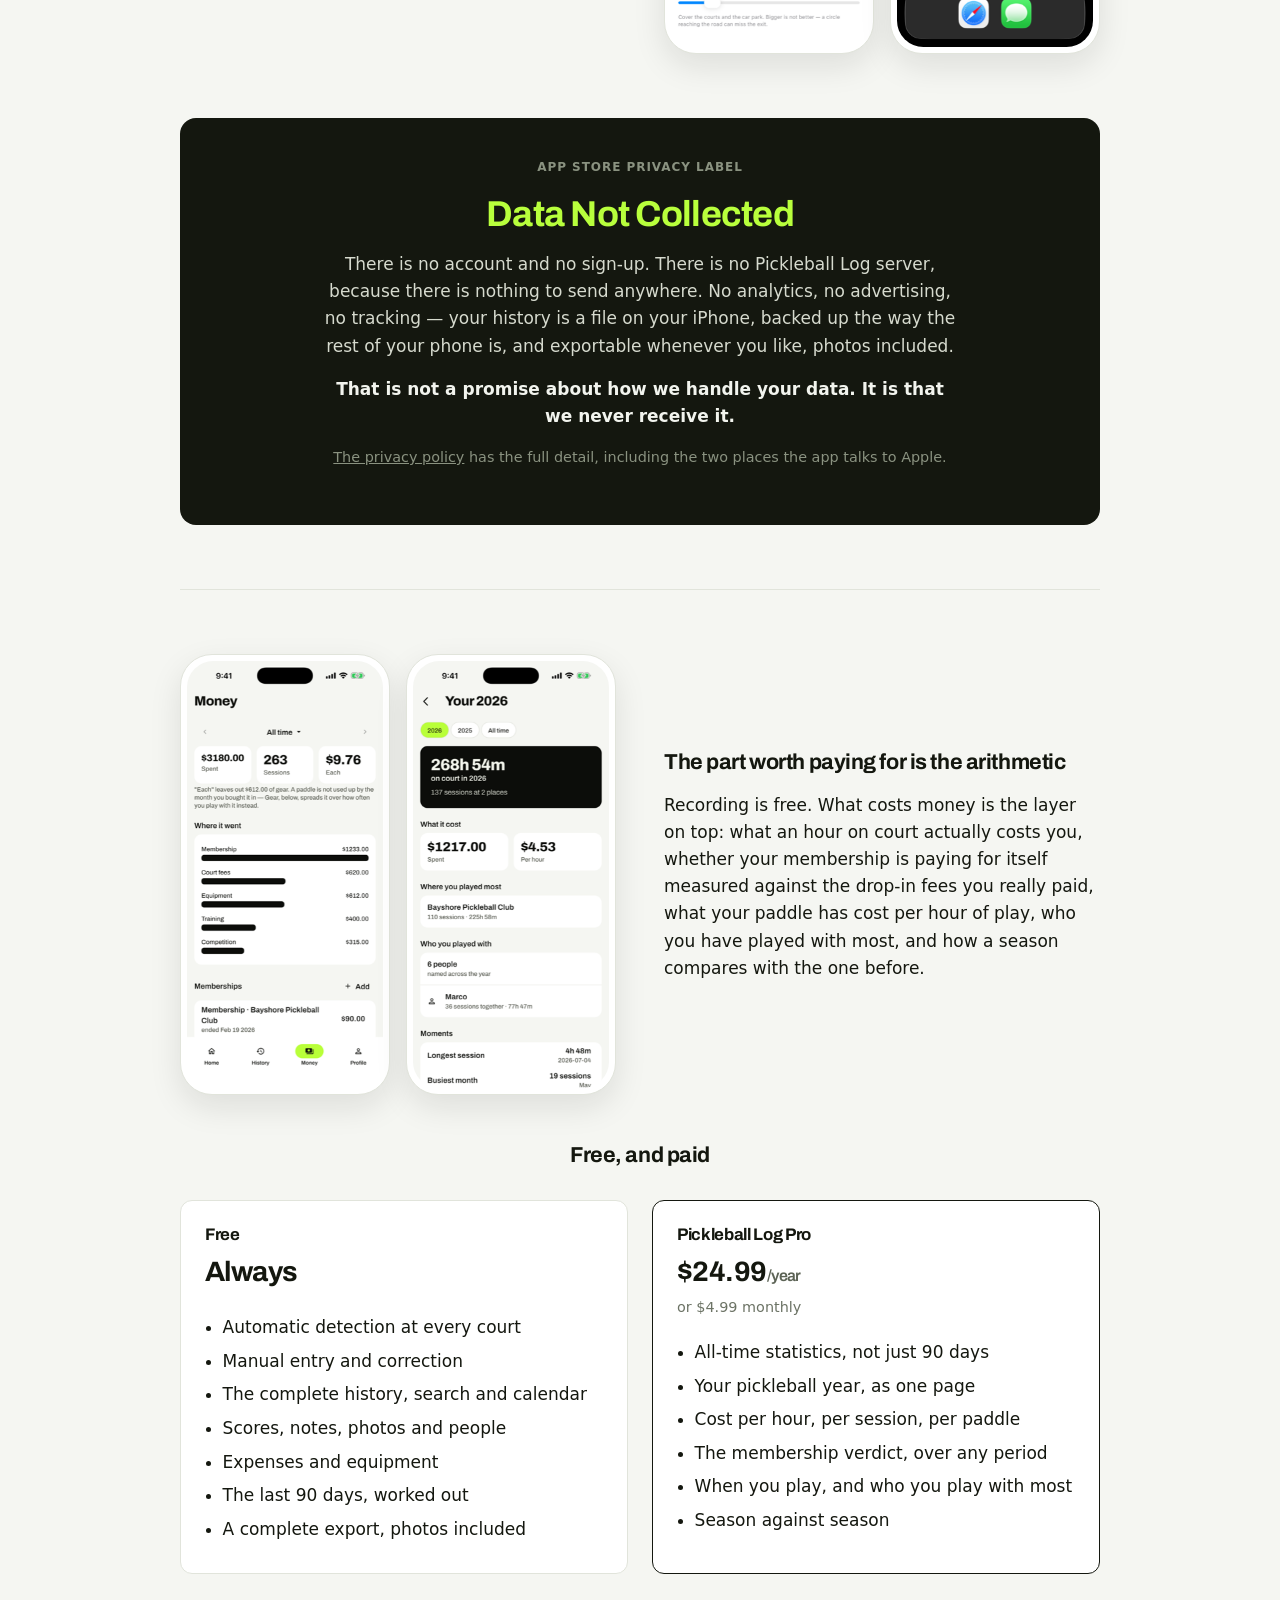
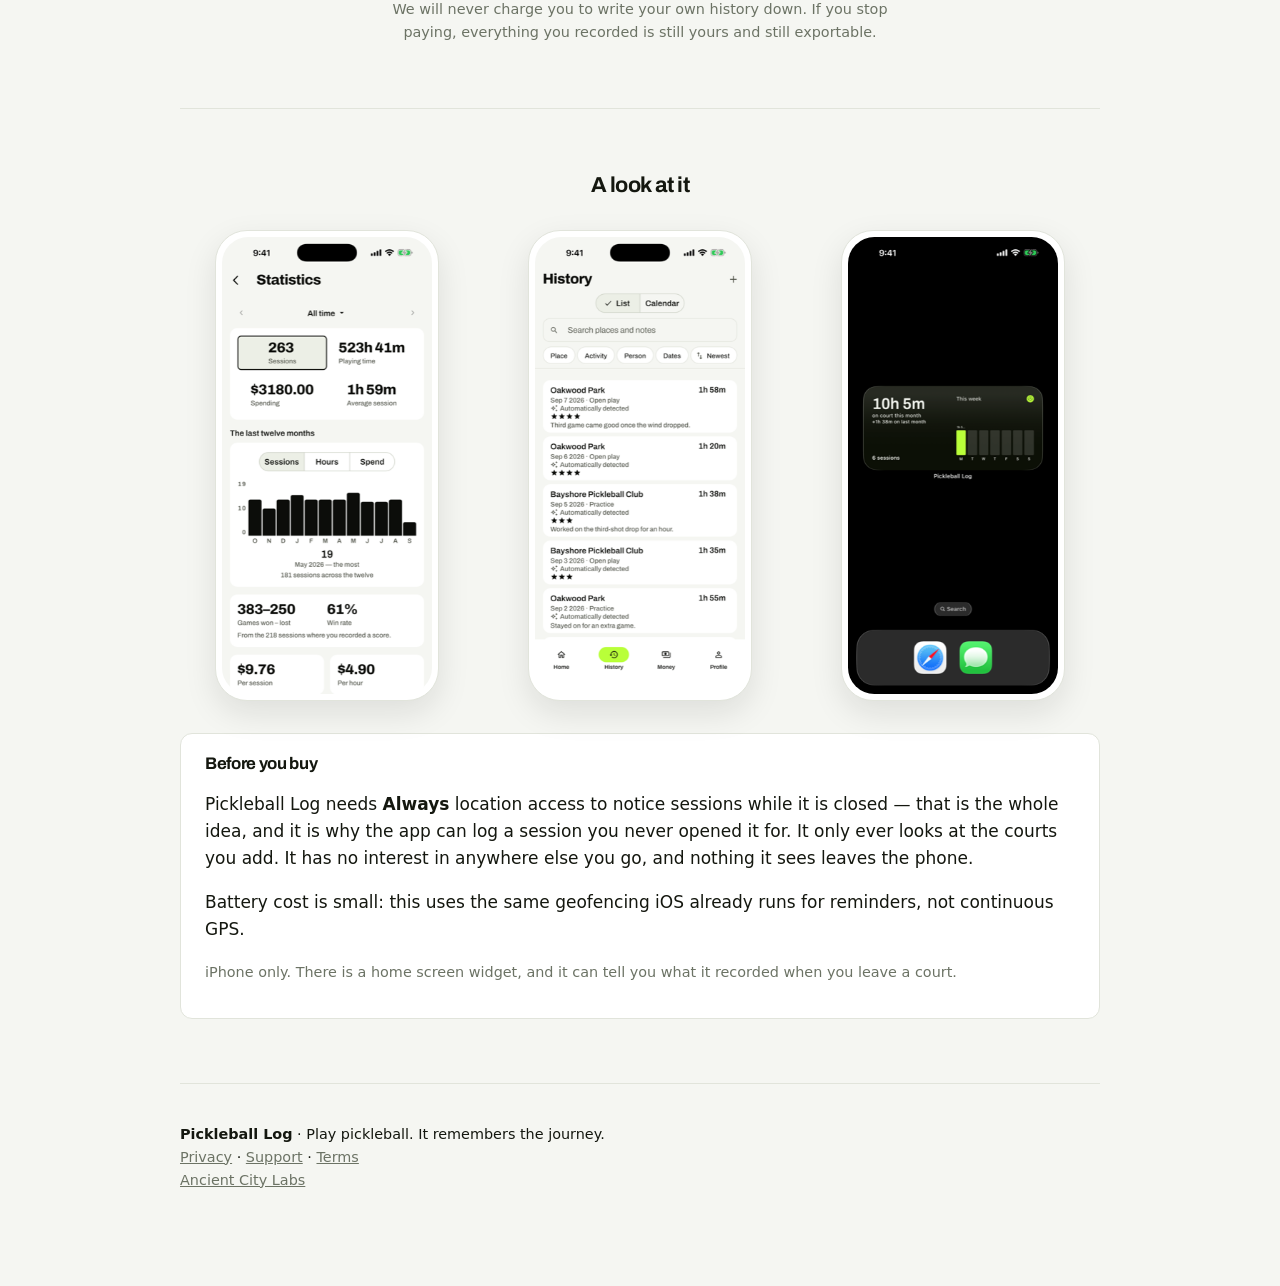
==== commit 8e9ead7a: "The phones sit on the page, not on a black slab The dark band read as a slab dropped onto a light pa" ====
--- a/index.html
+++ b/index.html
@@ -63,7 +63,7 @@
 </section>
 
 <div class="hero-band">
-  <img src="img/hero-3up.jpg" width="1600" height="916"
+  <img src="img/hero-3up.png" width="1500" height="859"
        alt="Three iPhones showing Pickleball Log: the home screen with a membership verdict, Your 2026, and the Money tab.">
 </div>
 
--- a/style.css
+++ b/style.css
@@ -136,14 +136,18 @@
   font-size: 1.2rem;
 }
 
-/* The three-phone shot. Its ground is exactly --inv-bg, so the image needs no
-   panel behind it — it is its own panel. Regenerate with design/hero-olive.swift
-   if the source mockup changes; a pure-black ground would not sit with the
-   privacy panel below it. */
+/* The three-phone shot. The mockup's ground is flooded out to transparency by
+   design/hero-ground.swift in the app repository, so the phones sit directly on
+   the page and one asset serves both themes. The shadow is a drop-shadow rather
+   than a box-shadow because it has to follow the phone silhouettes, not the
+   rectangle of the image. */
 .hero-band { margin: 0 0 1rem; }
 .hero-band img {
   display: block; width: 100%; height: auto;
-  border-radius: 16px;
+  filter: drop-shadow(0 18px 26px rgba(20, 23, 15, .17));
+}
+@media (prefers-color-scheme: dark) {
+  .hero-band img { filter: drop-shadow(0 18px 30px rgba(0, 0, 0, .6)); }
 }
 
 /* --- The App Store badge --------------------------------------------
